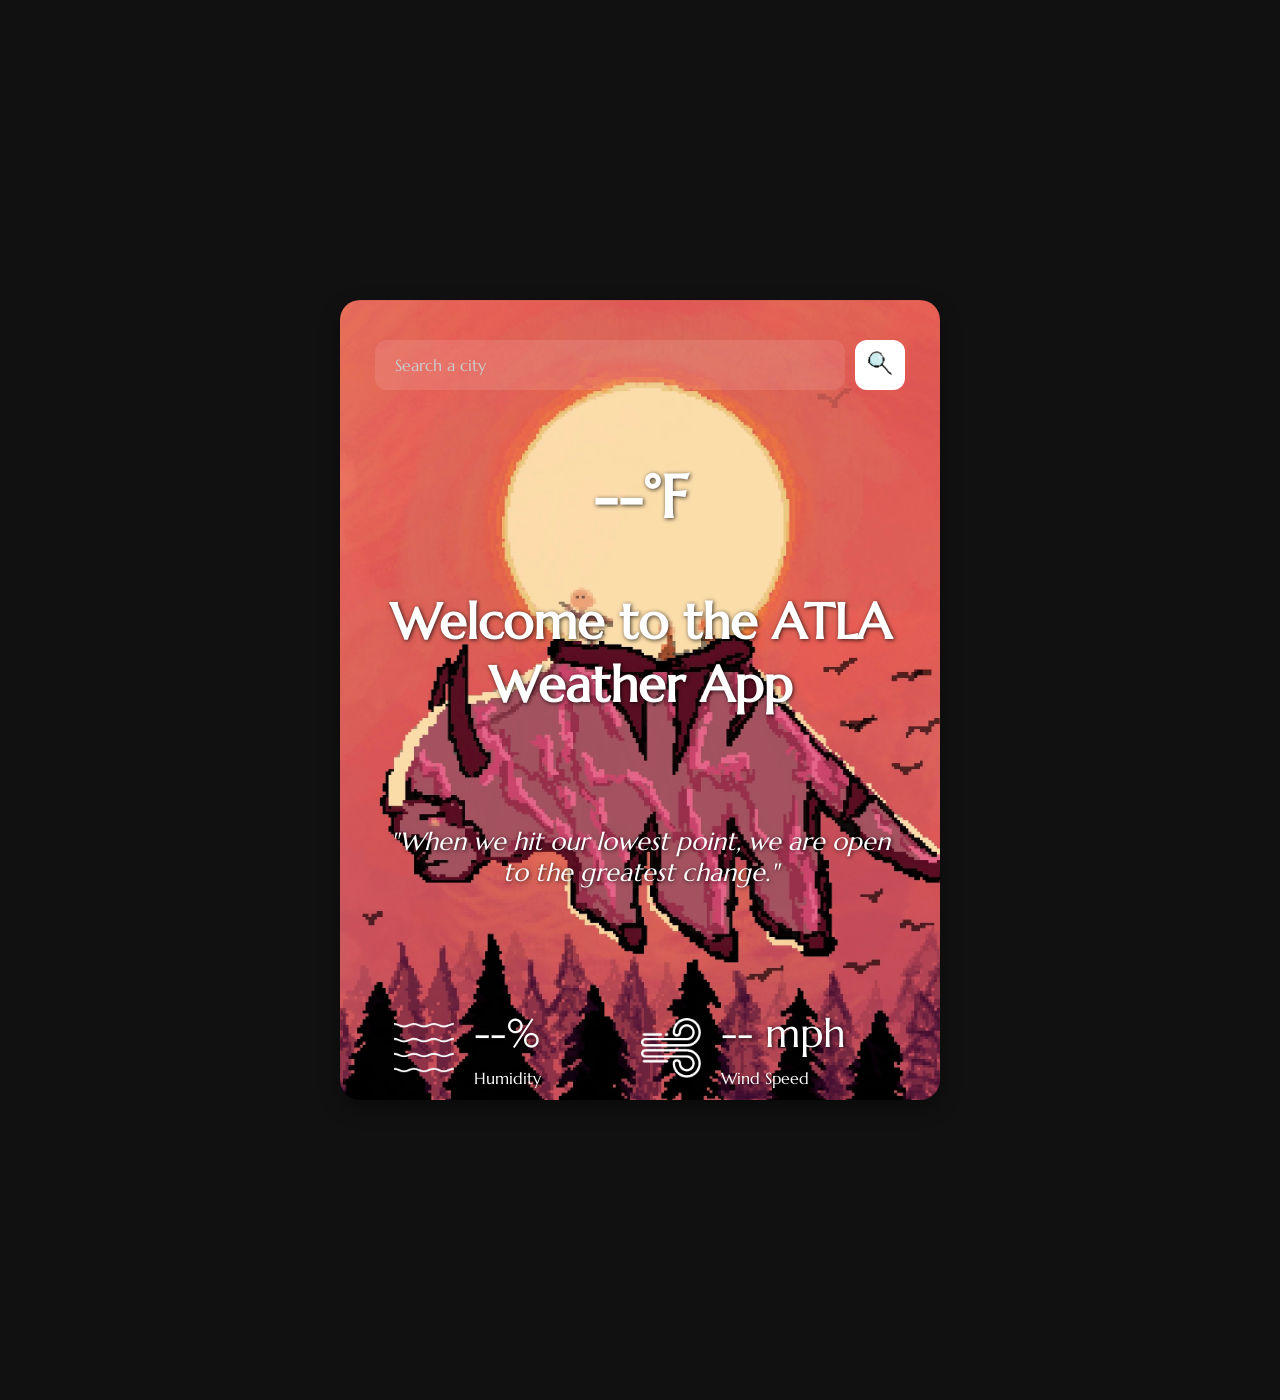
==== index.html @ 2897a9f4 "Update and rename atlaWeather.html to index.html" ====
<!DOCTYPE html>
<html>
<head>
  <meta charset="UTF-8" />
  <meta name="viewport" content="width=device-width, initial-scale=1.0" />
  <title>Avatar Weather App</title>
  <link href="https://fonts.googleapis.com/css2?family=Marcellus&display=swap" rel="stylesheet" />
  <link rel="stylesheet" href="atlaStyle.css" />
</head>
<body>

  <div class="card">

    <!-- Default Aang background -->
    <div class="content">
      <img src="images/atla.jpeg" class="bg-image" />
    </div>

    <!-- Search Bar -->
    <div class="search">
      <input type="text" placeholder="Search a city" spellcheck="false" />
      <button><img src="images/search.jpg" /></button>
    </div>

    <!-- Error Message -->
    <div class="error">
      <p>Invalid city name</p>
    </div>

    <!-- Weather Info -->
    <div class="weather">
      <!-- Weather icon will be inserted here via JavaScript -->
      <h1 class="temp">--°F</h1>
      <h2 class="city">Welcome to the ATLA Weather App</h2>
      <p class="quote">"When we hit our lowest point, we are open to the greatest change."</p>

 <div class="details">
    <div class="col">
      <img src="images/humidity.png" />
      <div>
        <p class="humidity">--%</p>
        <p>Humidity</p>
      </div>
    </div>
    <div class="col">
      <img src="images/wind.png" />
      <div>
        <p class="wind">-- mph</p>
        <p>Wind Speed</p>
      </div>
    </div>
  </div>
</div>

  <script src="atlaScript.js"></script>
</body>
</html>
---- atlaStyle.css ----
* {
  margin: 0;
  padding: 0;
  box-sizing: border-box;
  font-family: 'Marcellus', serif;
}

body {
  background: #111;
}

.card {
  position: relative;
  width: 100%;
  max-width: 600px;
  height: 800px; /* allows it to grow with content */
  margin: 300px auto;
  padding: 40px 35px;
  border-radius: 20px;

  background: rgba(0, 0, 0, 0.5);       /* translucent dark overlay */
  backdrop-filter: blur(6px);           /* frosted glass effect */
  box-shadow: 0 8px 20px rgba(0, 0, 0, 0.4);

  color: #fff;
  text-align: center;
  z-index: 1;
  overflow: hidden;

  text-shadow: 1px 1px 4px rgba(0, 0, 0, 0.75); /* makes white text pop */
}

.background {
  position: absolute;
  top: 0; left: 0;
  width: 100%;
  height: 100%;
  z-index: 0;
}

.bg-image {
  position: absolute;
  top: 0; left: 0;
  width: 100%;
  height: 100%;
  object-fit: cover;
}





.weather {
  display: flex;
  flex-direction: column;
  align-items: center;
  text-align: center;
  transition: opacity 0.5s ease;
}
.weather.active {
  opacity: 1;
  pointer-events: auto;
}

.hidden-on-load {
  opacity: 0;
  pointer-events: none;
  transition: opacity 0.5s ease;
}

.hidden-on-load.active {
  opacity: 1;
  pointer-events: auto;
}






.search,
.weather,
.error {
  position: relative;
  z-index: 1;
}

.search {
  width: 100%;
  display: flex;
  align-items: center;
  justify-content: space-between;
  margin-bottom: 20px;
}

.search input {
  flex: 1;
  height: 50px;
  padding: 10px 20px;
  border-radius: 12px;
  border: none;
  background: rgba(255, 255, 255, 0.1);
  color: #fff;
  font-size: 16px;
}

.search input::placeholder {
  color: #ccc;
}

.search button {
  width: 50px;
  height: 50px;
  border: none;
  background: #fff;
  border-radius: 12px;
  margin-left: 10px;
  cursor: pointer;
}

.search button img {
  width: 24px;
  height: 24px;
}

.weather-icon {
  width: 150px;
  margin-top: 20px; 
}

.temp {
  font-size: 60px;
  margin-top: 50px;
}

.city {
  font-size: 50px;
  margin-top: 55px; 
  margin-bottom: 10px;
}

.quote {
  font-style: italic;
  font-size: 25px;
  margin-top: 100px;
}

.details {
  display: flex;
  justify-content: space-around;
  margin-top: 120px;
}

.details .col:first-child {
  margin-right: 60px; /* increase to move further right */
}

.col {
  display: flex;
  align-items: center;
  text-align: left;
}

.col img {
  width: 60px;
  margin-right: 20px;
}

.humidity{
  font-size: 40px;
  margin-right: 40px;
}

.wind{
    font-size: 40px;
    margin-right: 40px;
    white-space: nowrap;
}

.temp, .city, .humidity, .wind {
  min-height: 60px;
}

.error {
  display: none;
  font-size: 14px;
  margin-bottom: 10px;
  text-align: left;
  color: #ff8080;
}
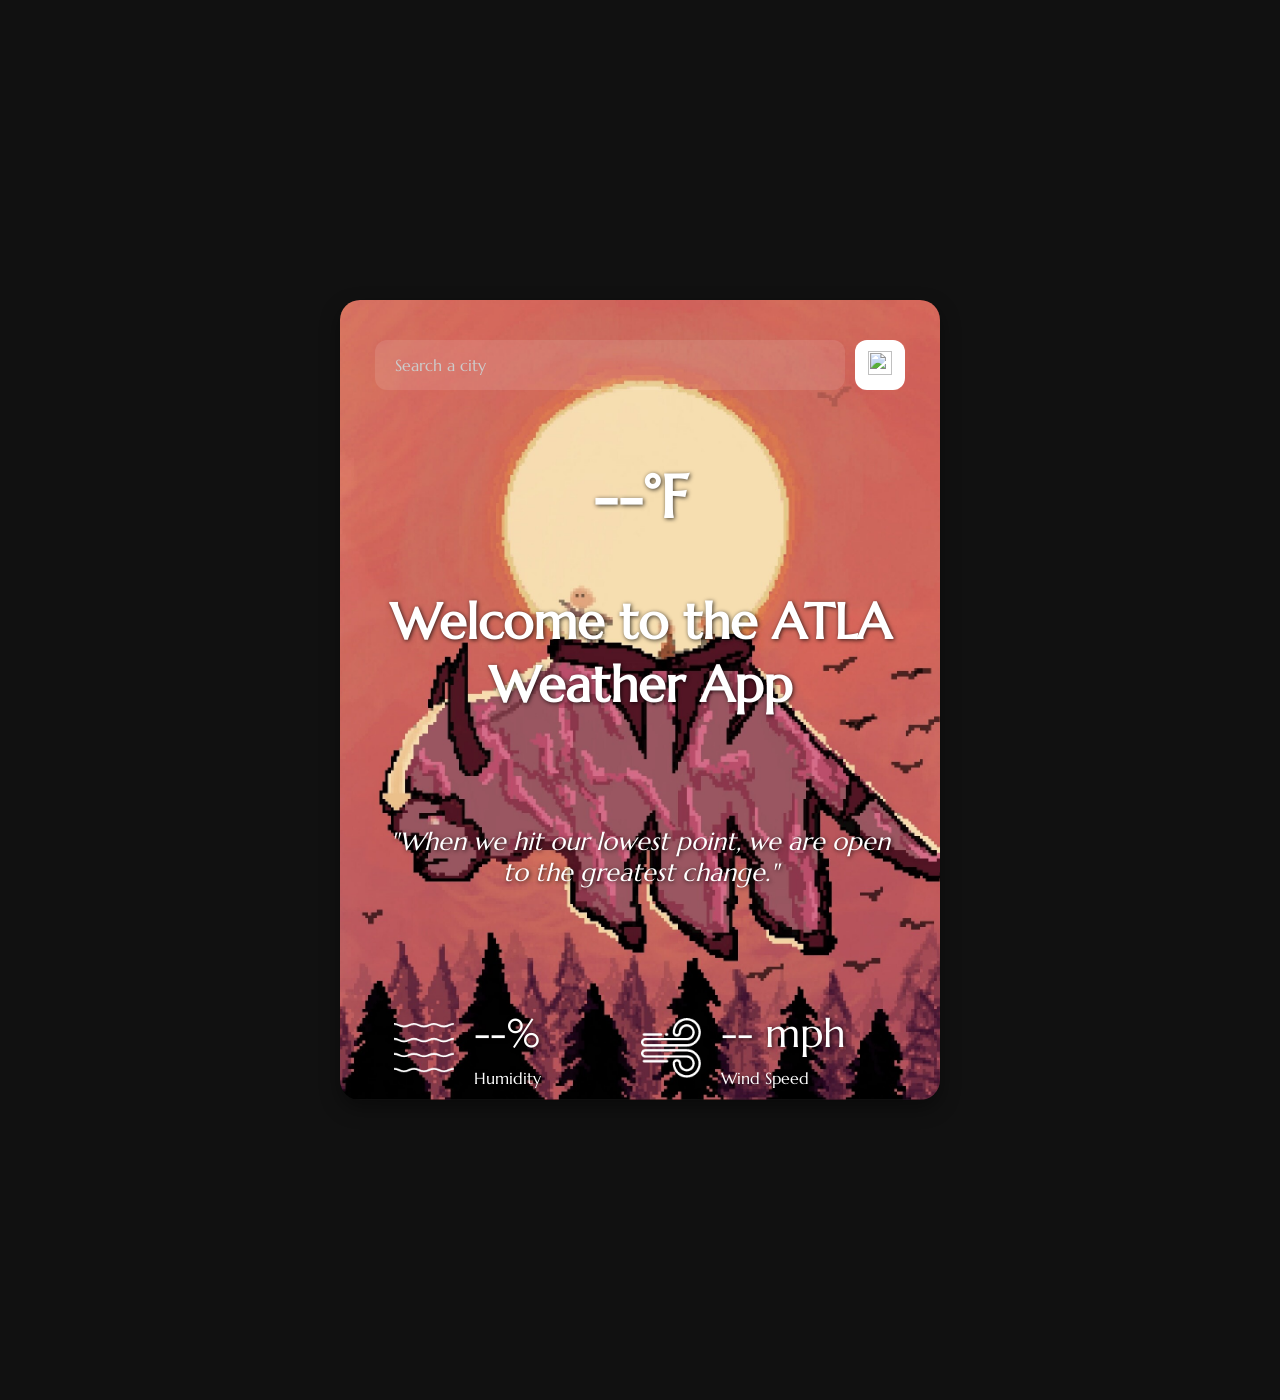
==== commit ee1aaa6d: "Update index.html" ====
--- a/index.html
+++ b/index.html
@@ -13,7 +13,7 @@
 
     <!-- Default Aang background -->
     <div class="content">
-      <img src="images/atla.jpeg" class="bg-image" />
+      <img src="images/atla.jpg" class="bg-image" />
     </div>
 
     <!-- Search Bar -->
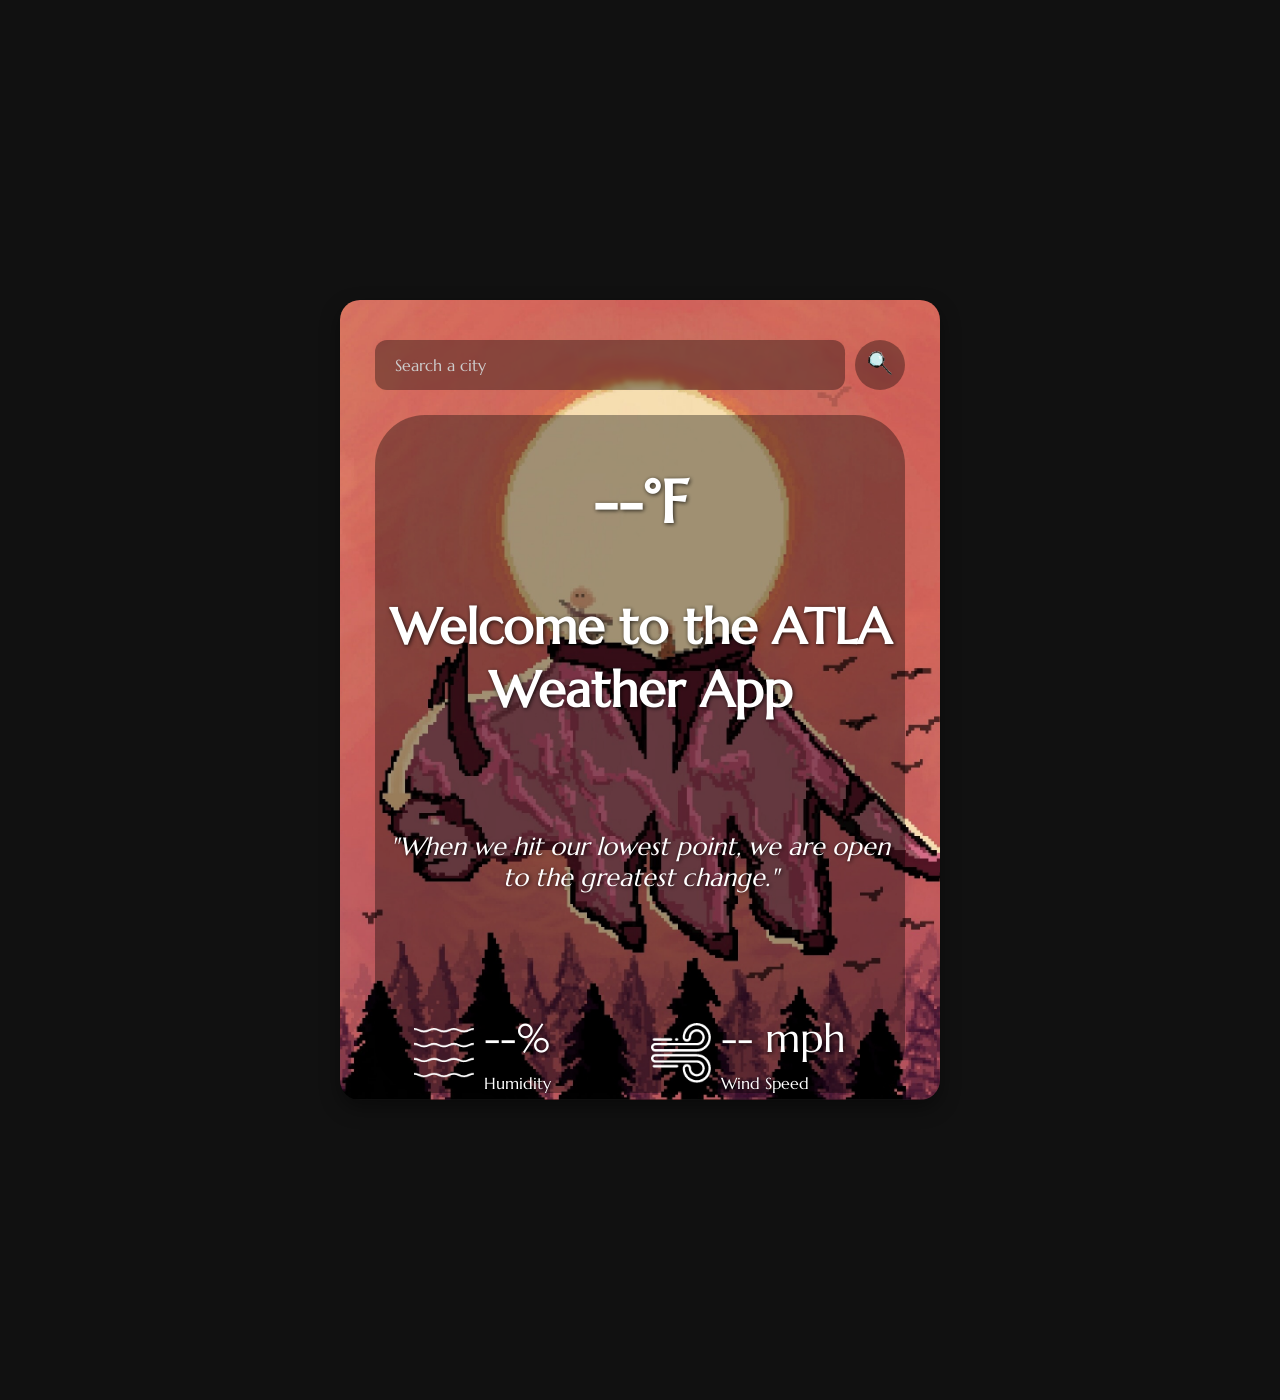
==== commit 92b3a7c2: "Update index.html update search image file" ====
--- a/index.html
+++ b/index.html
@@ -19,7 +19,7 @@
     <!-- Search Bar -->
     <div class="search">
       <input type="text" placeholder="Search a city" spellcheck="false" />
-      <button><img src="images/search.jpg" /></button>
+      <button><img src="images/search.png" /></button>
     </div>
 
     <!-- Error Message -->
--- a/atlaStyle.css
+++ b/atlaStyle.css
@@ -49,13 +49,20 @@
 
 
 
-
 .weather {
   display: flex;
   flex-direction: column;
   align-items: center;
   text-align: center;
   transition: opacity 0.5s ease;
+
+  /*Transparent background for weather information*/
+  background: rgba(0, 0, 0, 0.35);
+  backdrop-filter: blur(0px);
+  -webkit-backdrop-filter: blur(4px);
+  border-radius: 50px;
+
+  margin-top: 25px;
 }
 .weather.active {
   opacity: 1;
@@ -72,11 +79,6 @@
   opacity: 1;
   pointer-events: auto;
 }
-
-
-
-
-
 
 .search,
 .weather,
@@ -99,9 +101,11 @@
   padding: 10px 20px;
   border-radius: 12px;
   border: none;
-  background: rgba(255, 255, 255, 0.1);
+  background: rgba(0, 0, 0, 0.35);
   color: #fff;
   font-size: 16px;
+
+  backdrop-filter: blur(2px);
 }
 
 .search input::placeholder {
@@ -112,10 +116,15 @@
   width: 50px;
   height: 50px;
   border: none;
-  background: #fff;
+  background: transparent;
   border-radius: 12px;
   margin-left: 10px;
   cursor: pointer;
+
+  background: rgba(0, 0, 0, 0.35);
+  backdrop-filter: blur(2px);
+  -webkit-backdrop-filter: blur(4px);
+  border-radius: 50px;
 }
 
 .search button img {
@@ -155,6 +164,16 @@
   margin-right: 60px; /* increase to move further right */
 }
 
+
+.details .col:first-child img {
+  margin-left: 20px; /* adjust the value as needed */
+}
+
+
+
+
+
+
 .col {
   display: flex;
   align-items: center;
@@ -163,7 +182,7 @@
 
 .col img {
   width: 60px;
-  margin-right: 20px;
+  margin-right: 10px;
 }
 
 .humidity{
